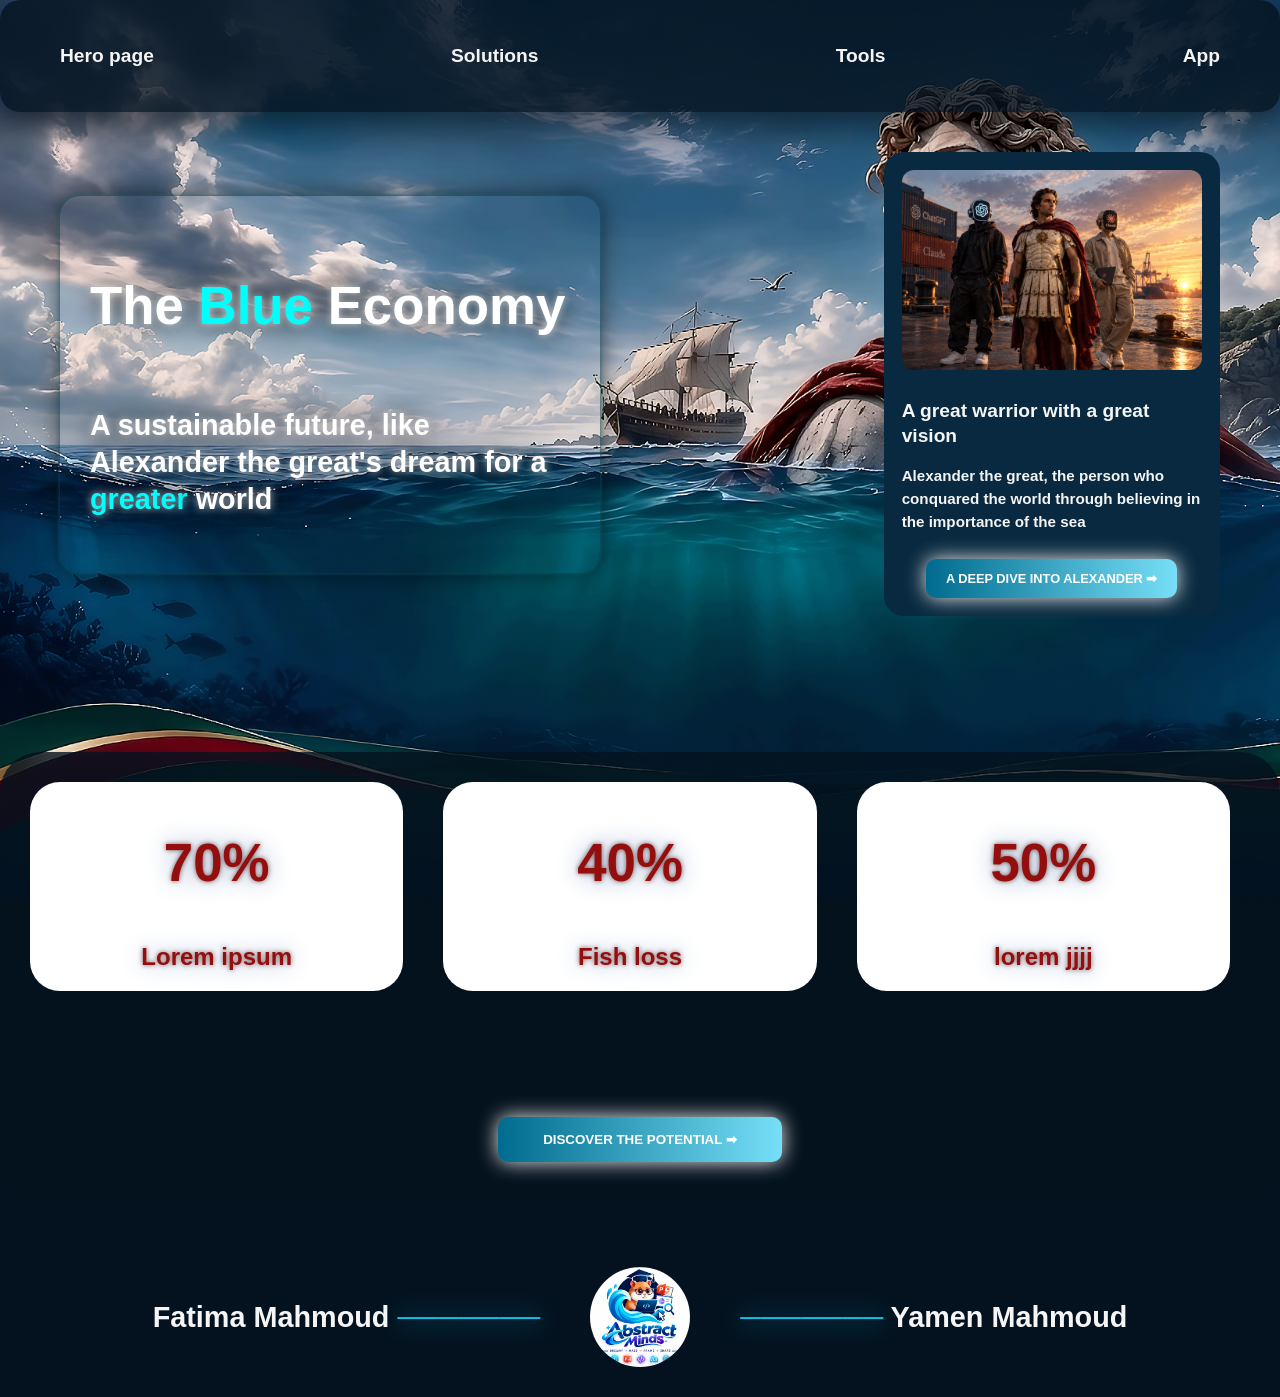
==== final/index.html @ 185949bd "Fix nested Git repository" ====
<!DOCTYPE html>
<html lang="en">
<head>
    <meta charset="UTF-8">
    <meta name="viewport" content="width=device-width, initial-scale=1.0">
    <title>Blue Economy</title>
    <link rel="stylesheet" href="./style.css">
</head>
<body>
    <div class="page">
        <section class="first-part">
        <nav class="navbar">
            <ul class="navlinks">
              <li><a href="./index.html">Hero page</a></li>
              <li><a href="./solutions.html">Solutions</a></li>
              <li><a href="./tools.html">Tools</a></li>
              <li><a href="./app.html">App</a></li>
            </ul>
        </nav>
        </section>

        <section class="second-part">
            <article class="first-text">
                <h1>The <span>Blue</span> Economy</h1>
                <h2>A sustainable future, like Alexander the great's dream for a <span>greater</span> world</h2>
            </article>

            <article class="box">
                <img src="./card1.jpeg" alt="card">
                <h2>A great warrior with a great vision </h2>
                <p>Alexander the great, the person who conquared the world through believing in the importance of the sea</p>
                <button class="y-button">A deep dive into Alexander ➡ </button>
            </article>
        </section>

        <section class="last-part">

            <div class="grid">
                <div class="grid-container">
                <article class="card">
                    <h1>70%</h1>
                    <h2>Lorem ipsum</h2>
                </article>

                <article class="card">
                    <h1>40%</h1>
                    <h2>Fish loss</h2>
                </article>
            
                <article class="card">
                    <h1>50%</h1>
                    <h2>lorem jjjj</h2>
                </article>
            </div>
            <div class="button">
                <button class="y-button">Discover The Potential ➡ </button>
            </div>
        </section>
            <footer class="footer">
                <h2>Fatima Mahmoud <span class="gold">───────</span></h2>
                <img src="./icon.jpeg" alt="icon">
                <h2><span class="gold">───────</span> Yamen Mahmoud</h2>
            </footer>

    </div>

    <script src="final.js"></script>
</body>
</html>
---- final/style.css ----
body {
    background-color: #04121f;
    font-family: 'Segoe UI', Arial, sans-serif;
    margin: 0;
    color: whitesmoke;
}

.page {
    background-image: url(background5.png);
    background-size: cover;
    background-position: static;
    background-repeat: no-repeat;
    background-attachment: fixed;
}

span {
    color: #00fffb;
}

.navlinks {
    display: flex;
    justify-content: space-between;
    align-items: center;
    padding: 30px 40px;
    margin: 0;
    list-style: none;
    color: white;
    font-weight: bold;
}

.navbar {
    position: relative;
    padding: 15px 20px;
    background: rgba(4, 18, 31, 0.8);
    box-shadow: 0 15px 35px rgba(0, 0, 0, 0.5);
    border-radius: 20px;
}

.navlinks a {
    color: whitesmoke;
    text-decoration: none;
    position: relative;
    transition: all 0.5s;
    font-size: 1.2rem;
}

.navlinks a:hover {
    color: white;
    text-shadow: 0 0 10px cyan, 0 0 20px cyan, 0 0 30px cyan, 0 0 40px cyan;
}

h1 {
    font-weight: bold;
    font-size: 3.3rem;
    line-height: 1.05;
}

p {
    font-weight: bold;
    font-size: 1.2rem;
    padding-bottom: 10px;
    line-height: 1.7;
}

.second-part h2 {
    padding-top: 20px;
    line-height: 1.3;
    max-width: 480px;
    font-size: 1.8rem;
}

.second-part {
    display: flex;
    align-items: center;
    justify-content: space-between;
    gap: 20px;
    padding: 40px 60px;
}

.box {
    width: 300px;
    flex-shrink: 0;
    backdrop-filter: blur(10px);
    background-color: rgb(8, 41, 63);
    padding: 18px;
    border-radius: 20px;
}

.box img {
    width: 100%;
    height: 200px;
    object-fit: cover;
    border-radius: 12px;

}

.box h2 {
    font-size: 1.2rem;
    padding-top: 10px;
}

.box p {
    font-size: 0.95rem;
    line-height: 1.5;
}

.box .y-button {
    margin: 10px auto 0;
    padding: 12px 20px;
    font-size: 0.8rem;
}

.first-text h1,
.first-text h2 {
    color: white;
    text-shadow: 0 0 8px rgba(240, 241, 241, 0.8), 0 0 25px rgb(0, 0, 0);
}

.first-text {
    border-radius: 20px;
    padding: 30px;
    box-shadow: 0 0 4px rgba(21, 102, 116, 0.8), 0 0 25px rgba(0, 0, 0, 0.6);
}

.y-button {
    background-image: linear-gradient(to right, #006b8e 0%, #79e1f9 51%, #60cddb 100%);
    margin: 10px;
    padding: 15px 45px;
    text-align: center;
    text-transform: uppercase;
    transition: 0.5s;
    background-size: 200% auto;
    color: white;
    box-shadow: 0 0 20px #eeeeee;
    border-radius: 10px;
    display: block;
    outline: none;
    border: none;
    font-weight: bold;
}

.y-button:hover {
    background-position: right center;
    color: #fff;
    text-decoration: none;
}
.grid {
    flex: 1;
    gap: 20px;
    display: flex;
    justify-content: space-between;
    min-width: 0;
    flex-direction: column;
}
.grid-container {
    display: flex;
    gap: 20px;
    margin: 0px;
}
.card {
    flex: 1;
    text-align: center;
    color: #940e0e;
    background-color: white;
    border-radius: 30px;
    text-shadow: 0 0 5px rgba(51, 1, 1, 0.63), 0 0 25px rgb(157, 174, 206);
    transition: background-color 0.1s ease;
    width: 50px;
    margin-right: 20px;
}

.grid.active .card {
    color: #44e9f2;
    text-shadow: 0 0 5px rgb(70, 168, 210), 0 0 25px rgb(163, 171, 187);
}

.button {
    display: flex;
    align-items: center;
    justify-content: center;
    margin-top: 6rem;
    margin-bottom: 2rem;
}
.last-part {
    background-color: rgba(4, 18, 31, 0.8);
    display: flex;
    align-items: center;
    justify-content: center;
    padding: 30px 30px 1px 30px;
    margin-top: 6rem;
    margin-bottom: 2rem;
    border-radius: 40px;
}
.footer {
    display: flex;
    flex-direction: row;
    align-items: center;
    justify-content: center;
    gap: 20px;
}

.footer img {
    max-width: 100px;
    height: 100px;
    border-radius: 100px;
    margin: 30px;
}

.footer h2 {
    font-weight: bold;
    font-size: 1.8rem;
}

.gold {
    color: #16bae3;
    filter: drop-shadow(0 1px 12px rgb(6, 209, 255));
}
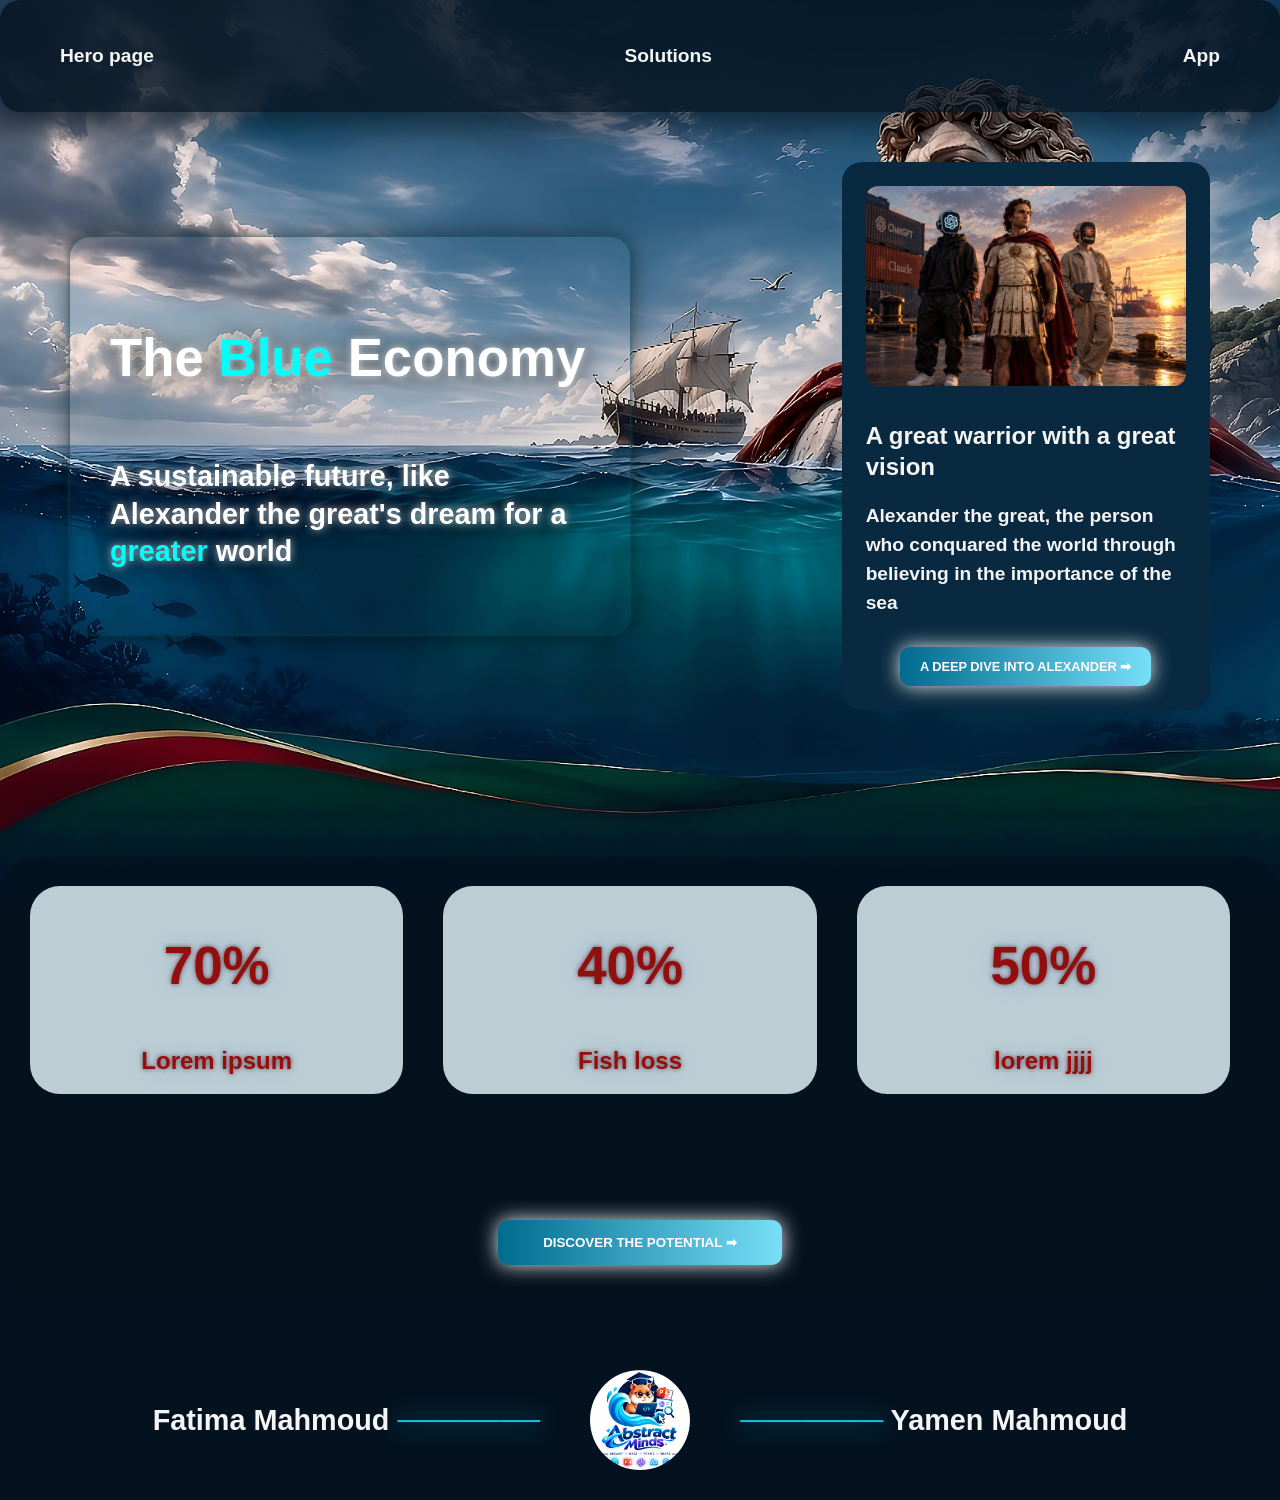
==== commit 52cee07b: "project half done" ====
--- a/final/index.html
+++ b/final/index.html
@@ -13,7 +13,6 @@
             <ul class="navlinks">
               <li><a href="./index.html">Hero page</a></li>
               <li><a href="./solutions.html">Solutions</a></li>
-              <li><a href="./tools.html">Tools</a></li>
               <li><a href="./app.html">App</a></li>
             </ul>
         </nav>
--- a/final/style.css
+++ b/final/style.css
@@ -74,15 +74,15 @@
     align-items: center;
     justify-content: space-between;
     gap: 20px;
-    padding: 40px 60px;
+    padding: 50px 70px;
 }
 
 .box {
-    width: 300px;
+    width: 320px;
     flex-shrink: 0;
     backdrop-filter: blur(10px);
     background-color: rgb(8, 41, 63);
-    padding: 18px;
+    padding: 24px;
     border-radius: 20px;
 }
 
@@ -95,12 +95,14 @@
 }
 
 .box h2 {
+    font-size: 1.5rem;
+    padding-top: 10px;
+    font-weight: bold;
+}
+
+.box p {
+    font-weight: bold;
     font-size: 1.2rem;
-    padding-top: 10px;
-}
-
-.box p {
-    font-size: 0.95rem;
     line-height: 1.5;
 }
 
@@ -118,7 +120,7 @@
 
 .first-text {
     border-radius: 20px;
-    padding: 30px;
+    padding: 40px;
     box-shadow: 0 0 4px rgba(21, 102, 116, 0.8), 0 0 25px rgba(0, 0, 0, 0.6);
 }
 
@@ -161,7 +163,7 @@
     flex: 1;
     text-align: center;
     color: #940e0e;
-    background-color: white;
+    background-color: rgba(214, 232, 236, 0.884);
     border-radius: 30px;
     text-shadow: 0 0 5px rgba(51, 1, 1, 0.63), 0 0 25px rgb(157, 174, 206);
     transition: background-color 0.1s ease;
@@ -170,7 +172,7 @@
 }
 
 .grid.active .card {
-    color: #44e9f2;
+    color: #0b5c26;
     text-shadow: 0 0 5px rgb(70, 168, 210), 0 0 25px rgb(163, 171, 187);
 }
 
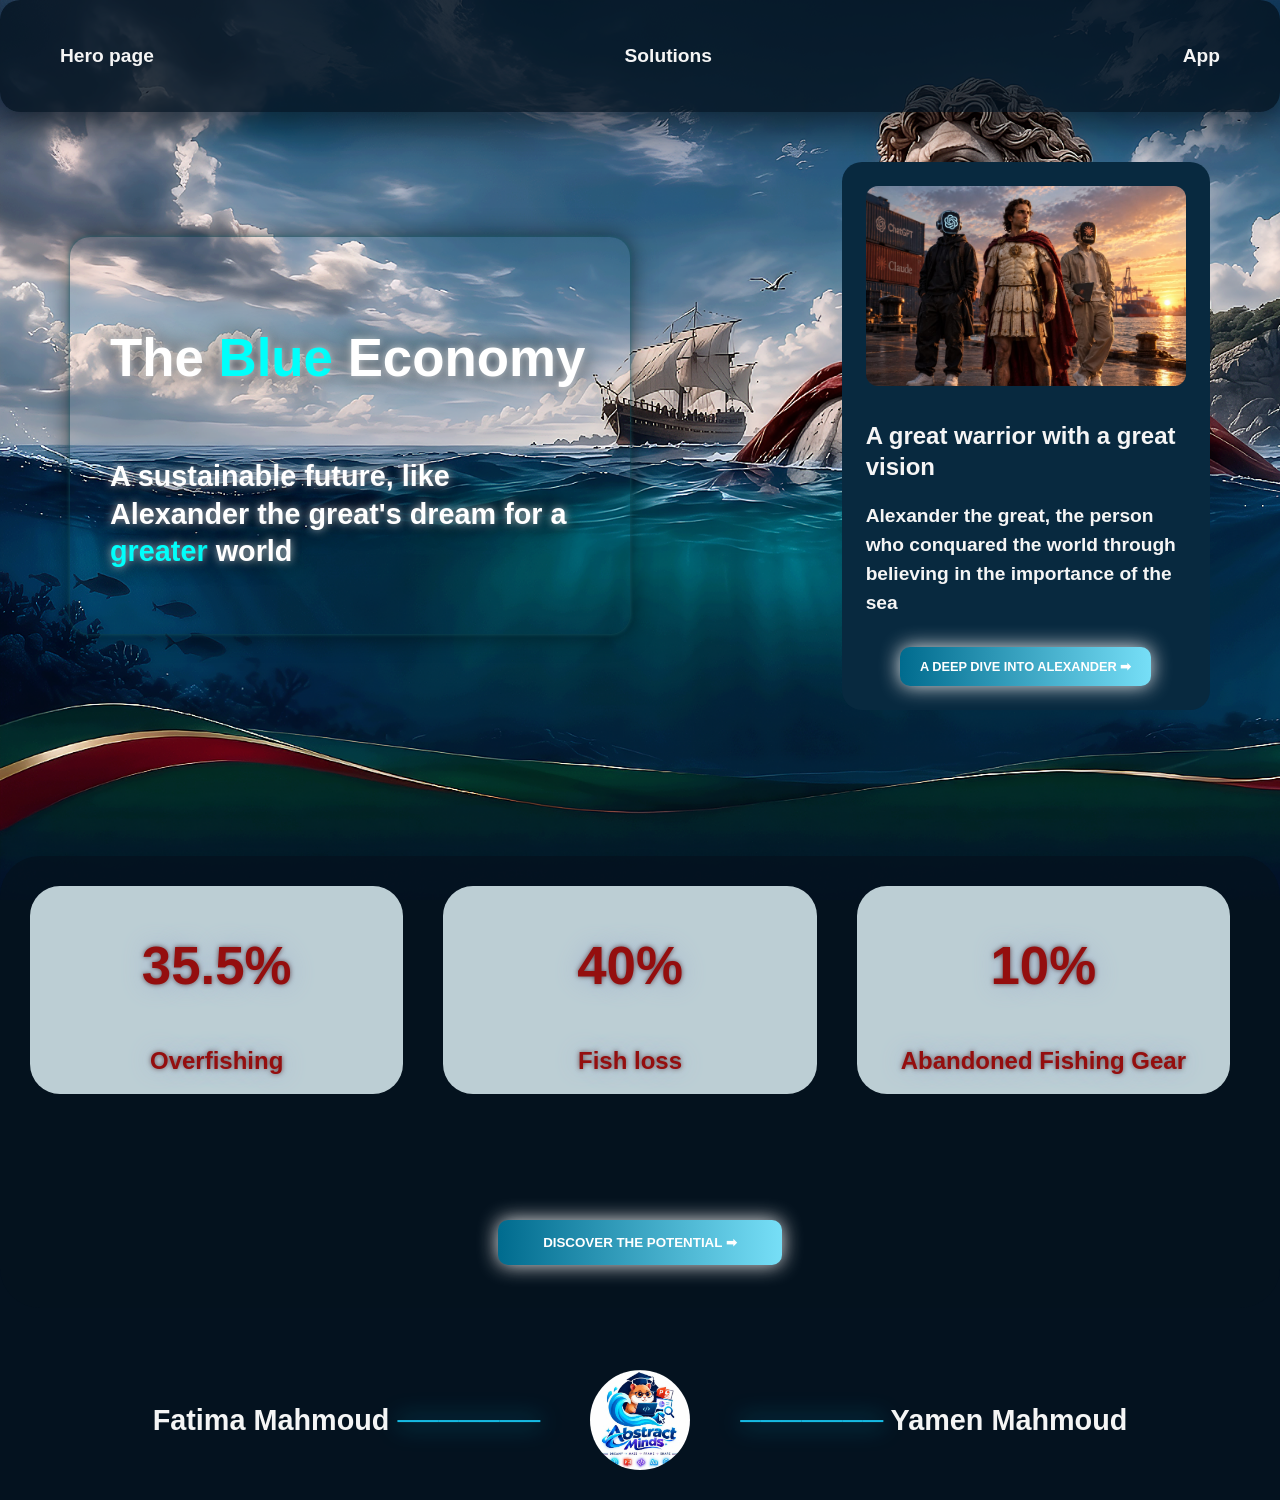
==== commit 78b03c3a: "Still half" ====
--- a/final/index.html
+++ b/final/index.html
@@ -37,8 +37,8 @@
             <div class="grid">
                 <div class="grid-container">
                 <article class="card">
-                    <h1>70%</h1>
-                    <h2>Lorem ipsum</h2>
+                    <h1>35.5%</h1>
+                    <h2>Overfishing</h2>
                 </article>
 
                 <article class="card">
@@ -47,8 +47,8 @@
                 </article>
             
                 <article class="card">
-                    <h1>50%</h1>
-                    <h2>lorem jjjj</h2>
+                    <h1>10%</h1>
+                    <h2>Abandoned Fishing Gear</h2>
                 </article>
             </div>
             <div class="button">
--- a/final/style.css
+++ b/final/style.css
@@ -216,4 +216,11 @@
 .gold {
     color: #16bae3;
     filter: drop-shadow(0 1px 12px rgb(6, 209, 255));
+}
+.page3 {
+    background-color: #ffffff;
+    background-size: cover;
+    background-position: static;
+    background-repeat: no-repeat;
+    background-attachment: fixed;
 }
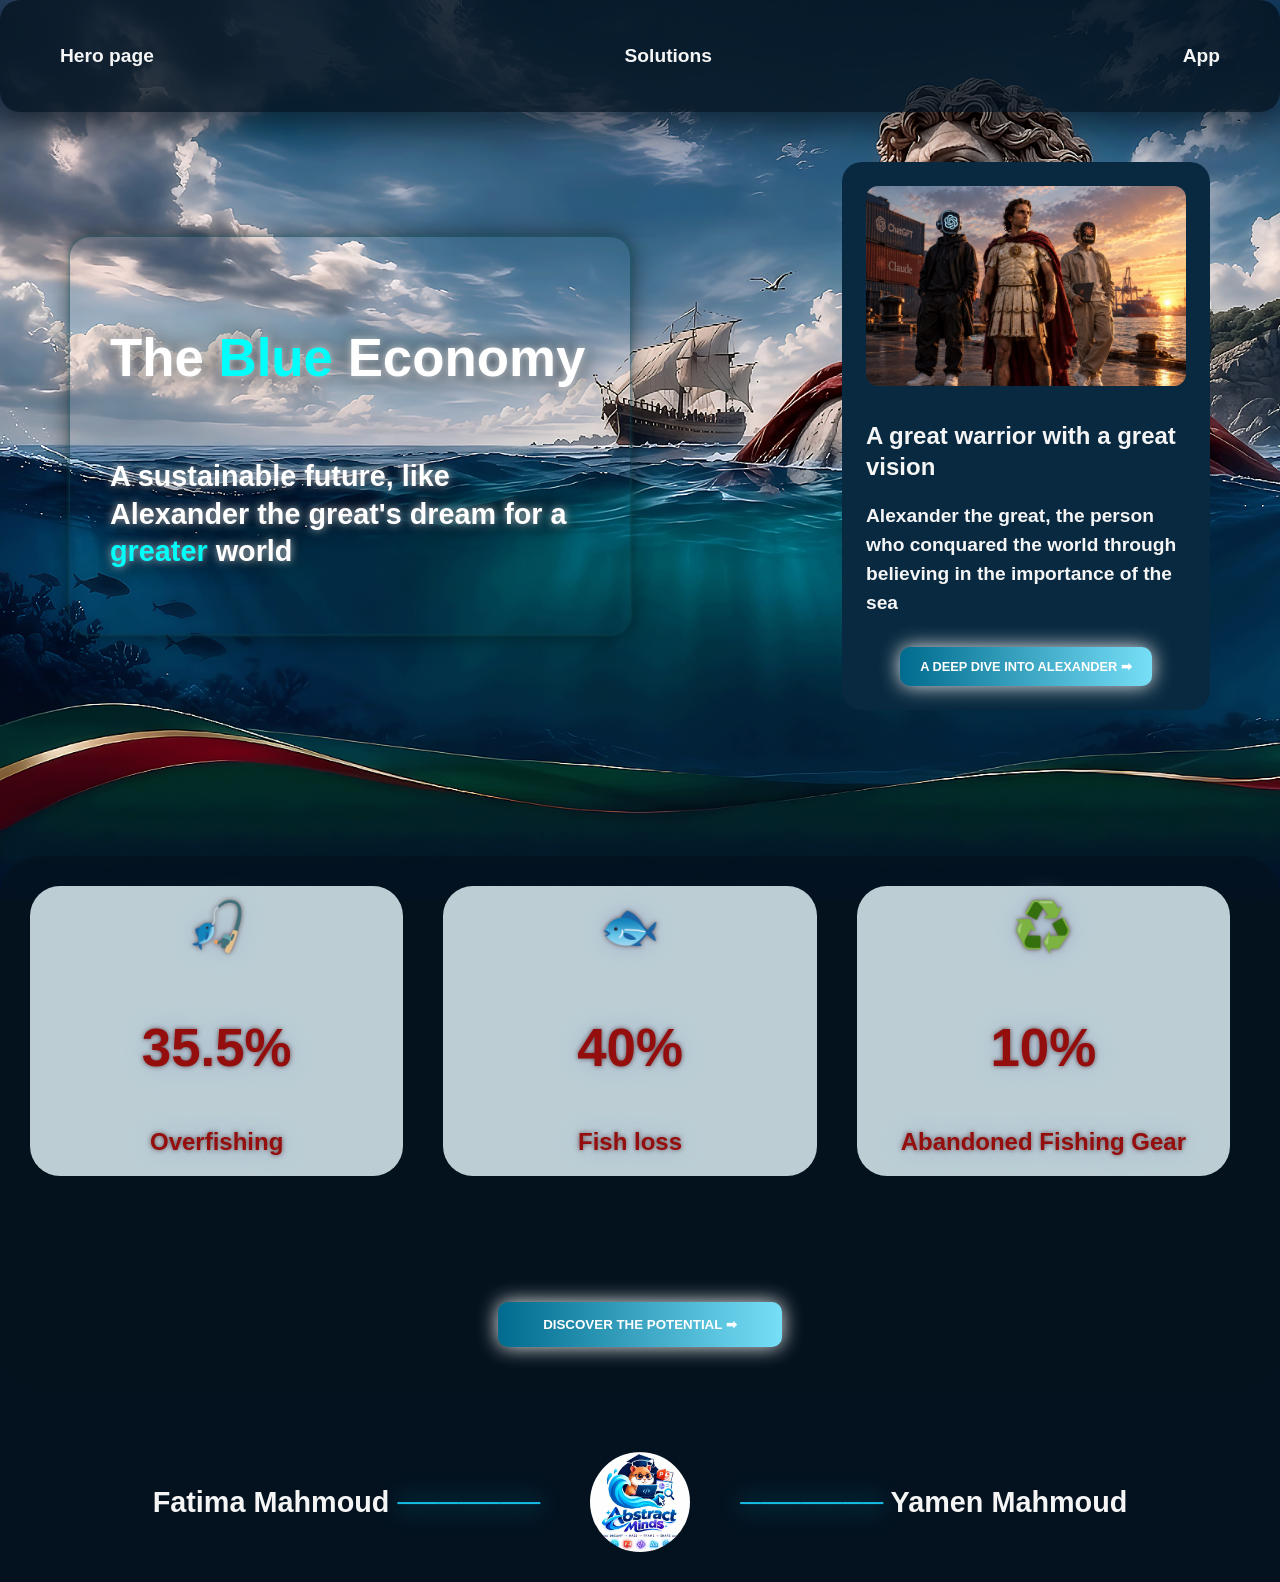
==== commit a2f61d94: "project half done" ====
--- a/final/index.html
+++ b/final/index.html
@@ -37,17 +37,20 @@
             <div class="grid">
                 <div class="grid-container">
                 <article class="card">
-                    <h1>35.5%</h1>
+                    <p>🎣</p>
+                    <h1 data-new="20%">35.5%</h1>
                     <h2>Overfishing</h2>
                 </article>
 
                 <article class="card">
-                    <h1>40%</h1>
+                    <p>🐟</p>
+                    <h1 data-new="15%">40%</h1>
                     <h2>Fish loss</h2>
                 </article>
             
                 <article class="card">
-                    <h1>10%</h1>
+                    <p>♻️</p>
+                    <h1 data-new="3%">10%</h1>
                     <h2>Abandoned Fishing Gear</h2>
                 </article>
             </div>
--- a/final/style.css
+++ b/final/style.css
@@ -169,6 +169,7 @@
     transition: background-color 0.1s ease;
     width: 50px;
     margin-right: 20px;
+    padding: ;
 }
 
 .grid.active .card {
@@ -223,4 +224,10 @@
     background-position: static;
     background-repeat: no-repeat;
     background-attachment: fixed;
+}
+
+.card p{
+    margin: 0;
+    font-size: 3rem;
+    padding-bottom: 0;
 }
